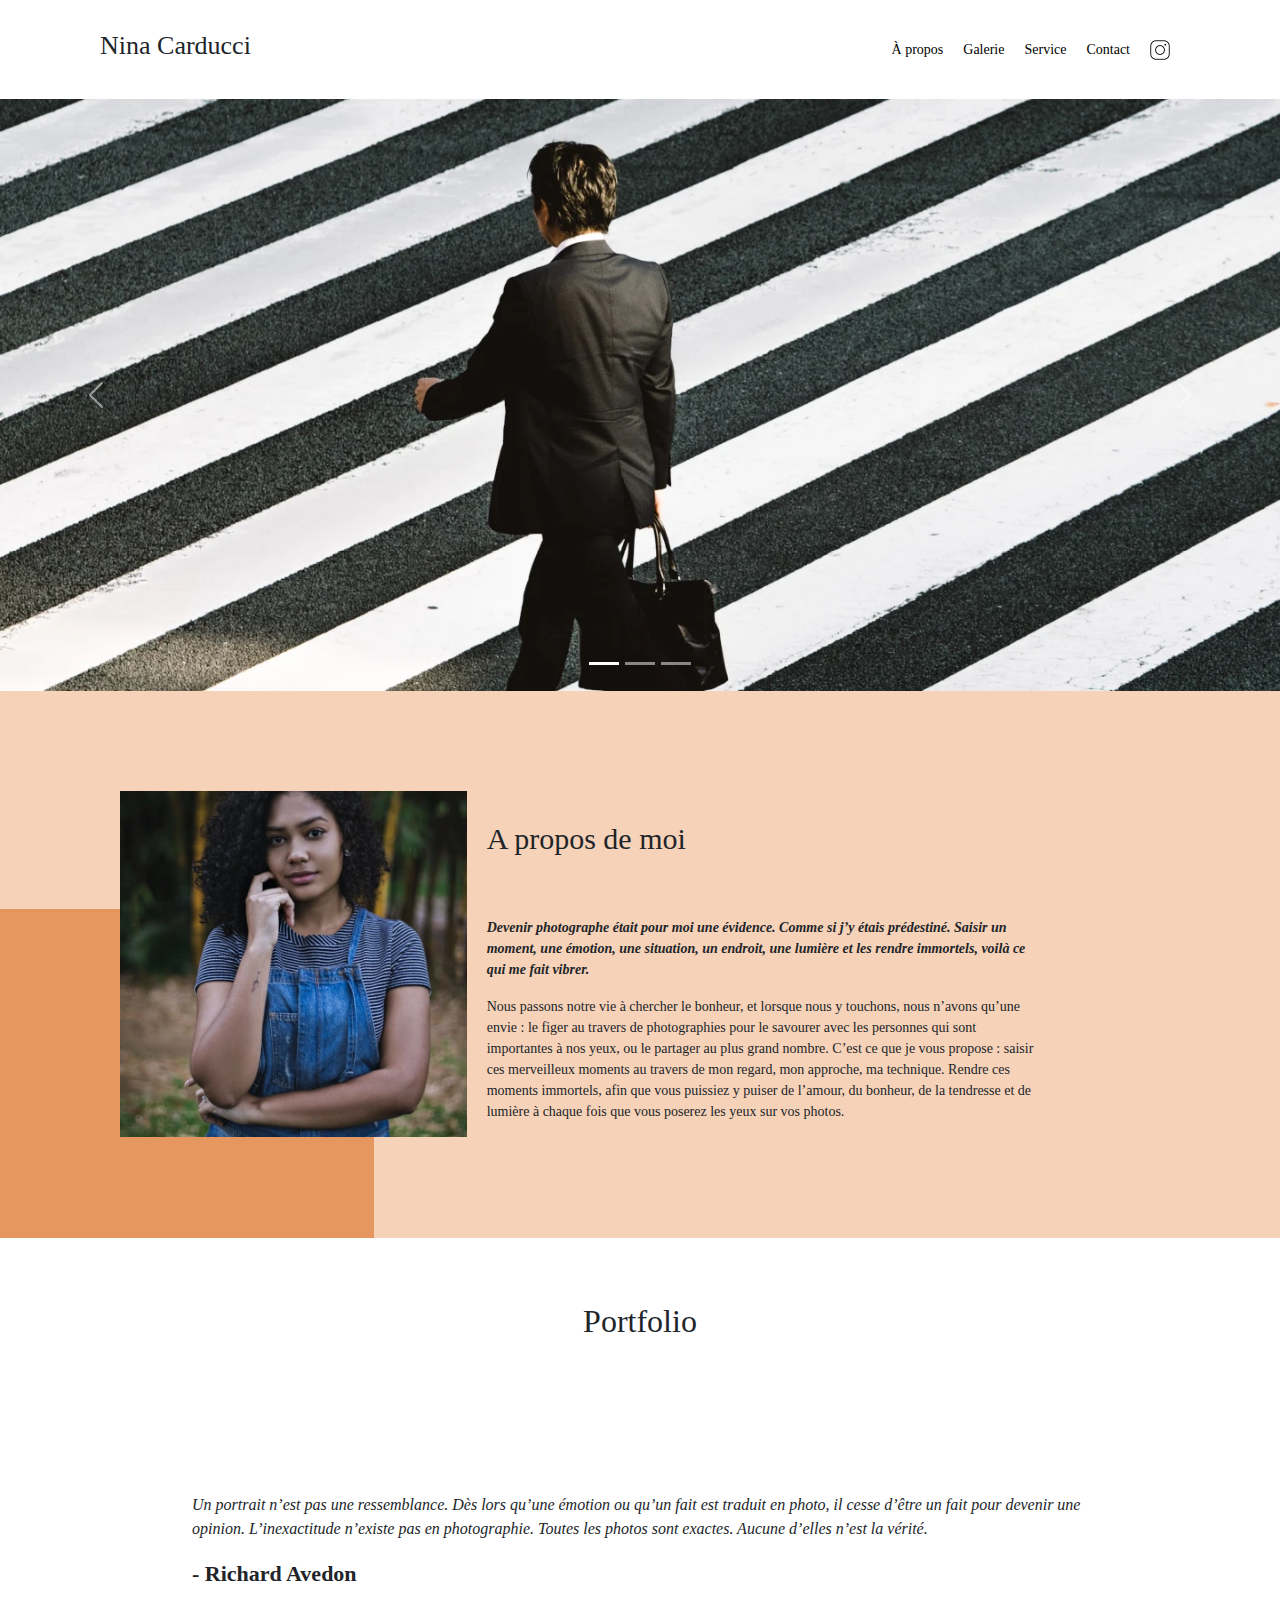
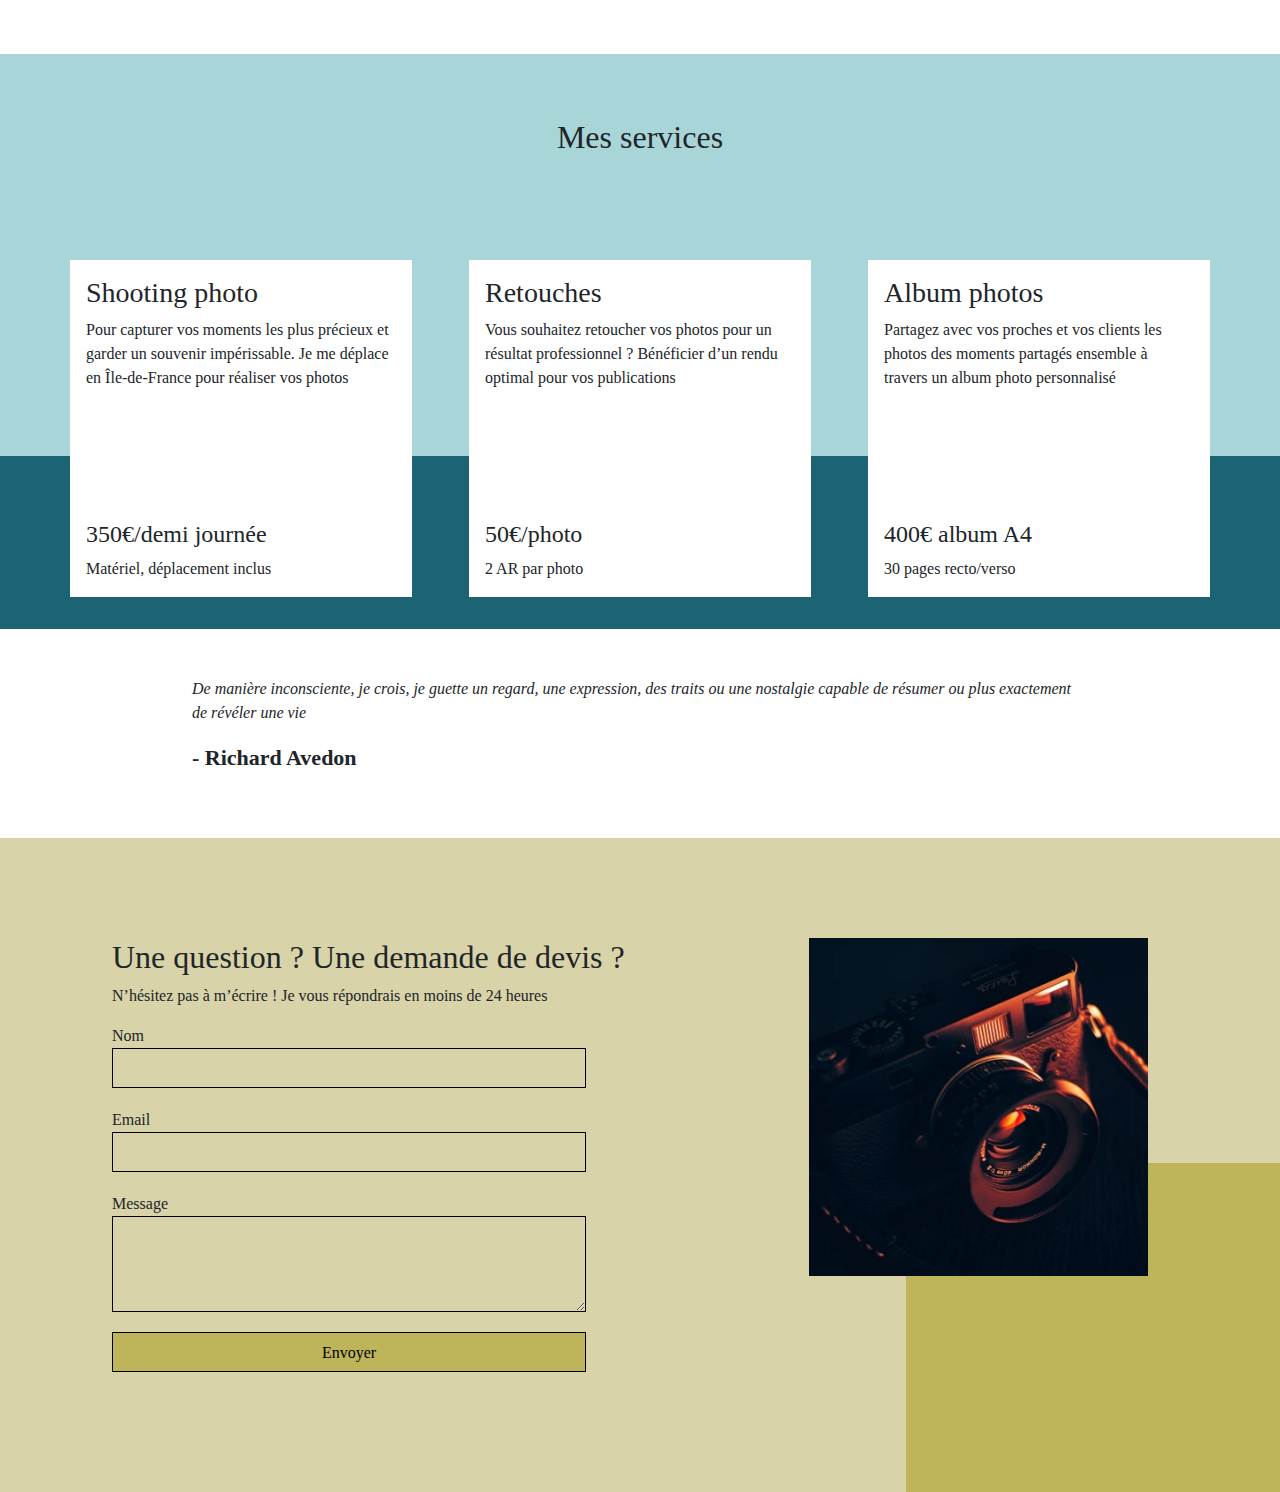
==== index.html @ 363f6749 "ajout balise meta twitter card" ====
<!DOCTYPE html>
<html lang="fr">
  <head>
    <title>
      Nina Carducci - Photographe | Mariages, concerts, communication pro,
      portraits
    </title>
    <meta
      name="description"
      content="Voir mon portfolio - Consulter mes tarifs - Me contacter"
    />
    <meta name="viewport" content="width=device-width, initial-scale=1.0" />
    <meta charset="UTF-8" />
    <link rel="preconnect" href="https://fonts.googleapis.com" />
    <link rel="preconnect" href="https://fonts.gstatic.com" crossorigin />
    <link
      href="https://fonts.googleapis.com/css2?family=Inter&family=Spectral:ital,wght@0,400;1,300;1,400;1,800&display=swap"
      rel="preload"
      as="font"
      crossorigin
    />
    <link rel="stylesheet" href="./assets/bootstrap/bootstrap.min.css" />
    <link rel="stylesheet" href="./assets/style.css" />
    <script src="./assets/bootstrap/bootstrap.bundle.min.js"></script>
    <script
      src="https://code.jquery.com/jquery-3.4.1.min.js"
      integrity="sha256-CSXorXvZcTkaix6Yvo6HppcZGetbYMGWSFlBw8HfCJo="
      crossorigin="anonymous"
    ></script>
    <script src="./assets/maugallery.min.js" defer></script>
    <script src="./assets/scripts.min.js" defer></script>
    <!-- FACEBOOK CARD -->
    <meta property="og:site_name" content="nina-carducci.com" />
    <meta property="og:type" content="website" />
    <meta
      property="og:url"
      content="https://aurelienporte.github.io/oc_p9_nina_carducci/"
    />
    <meta property="og:title" content="Nina Carducci - Photographe" />
    <meta
      property="og:description"
      content="Découvrez mon univers et mes services"
    />
    <meta
      property="og:image"
      content="https://aurelienporte.github.io/oc_p9_nina_carducci/assets/images/og-picture.webp"
    />
    <meta property="og:image:width" content="1200" />
    <meta property="og:image:height" content="628" />
    <!-- TWITTER CARD -->
    <meta name="twitter:card" content="summary_large_image" />
    <meta name="twitter:site" content="@ninaCarducci" />
    <meta name="twitter:title" content="Nina Carducci - Photographe" />
    <meta
      name="twitter:description"
      content="Découvrez mon univers et mes services"
    />
    <meta
      name="twitter:image"
      content="https://aurelienporte.github.io/oc_p9_nina_carducci/assets/images/tc-picture.webp"
    />
    <meta
      name="twitter:url"
      content="https://aurelienporte.github.io/oc_p9_nina_carducci/"
    />
  </head>
  <body>
    <header class="top-header">
      <h1 class="name">Nina Carducci</h1>
      <nav class="nav">
        <ul>
          <li><a href="#about">À propos</a></li>
          <li><a href="#gallery">Galerie</a></li>
          <li><a href="#services">Service</a></li>
          <li><a href="#contact">Contact</a></li>
          <li>
            <a
              class="social-link"
              href="https://www.instagram.com/ninacarducci.photo/?hl=fr"
              target="_blank"
              ><img
                src="assets/images/instagram.png"
                alt="logo cliquable du réseau instagram"
                width="20"
                height="20"
            /></a>
          </li>
        </ul>
      </nav>
    </header>
    <main>
      <div id="header">
        <div
          id="carouselExampleIndicators"
          class="carousel slide"
          data-bs-ride="carousel"
        >
          <div class="carousel-indicators">
            <button
              type="button"
              data-bs-target="#carouselExampleIndicators"
              data-bs-slide-to="0"
              class="active"
              aria-current="true"
              aria-label="Slide 1"
            ></button>
            <button
              type="button"
              data-bs-target="#carouselExampleIndicators"
              data-bs-slide-to="1"
              aria-label="Slide 2"
            ></button>
            <button
              type="button"
              data-bs-target="#carouselExampleIndicators"
              data-bs-slide-to="2"
              aria-label="Slide 3"
            ></button>
          </div>
          <div class="carousel-inner">
            <div class="carousel-item active">
              <img
                src="./assets/images/slider/ryoji-iwata-wUZjnOv7t0g-unsplash-480.webp"
                srcset="
                  ./assets/images/slider/ryoji-iwata-wUZjnOv7t0g-unsplash-1950.webp 1950w,
                  ./assets/images/slider/ryoji-iwata-wUZjnOv7t0g-unsplash-1440.webp 1440w,
                  ./assets/images/slider/ryoji-iwata-wUZjnOv7t0g-unsplash-1024.webp 1024w,
                  ./assets/images/slider/ryoji-iwata-wUZjnOv7t0g-unsplash-768.webp   768w,
                  ./assets/images/slider/ryoji-iwata-wUZjnOv7t0g-unsplash-480.webp   480w
                "
                sizes="(min-width: 2040px) 1920px, calc(94.19vw + 17px)"
                class="d-block w-100"
                alt="Un homme en costume noir vu de dos traverse la rue.
				Autour de lui on ne voit que les zébrures du passage piéton"
                style="aspect-ratio: 480 / 222"
              />
            </div>
            <div class="carousel-item">
              <img
                src="./assets/images/slider/nicholas-green-nPz8akkUmDI-unsplash-480.webp"
                srcset="
                  ./assets/images/slider/nicholas-green-nPz8akkUmDI-unsplash-1950.webp 1950w,
                  ./assets/images/slider/nicholas-green-nPz8akkUmDI-unsplash-1440.webp 1440w,
                  ./assets/images/slider/nicholas-green-nPz8akkUmDI-unsplash-1024.webp 1024w,
                  ./assets/images/slider/nicholas-green-nPz8akkUmDI-unsplash-768.webp   768w,
                  ./assets/images/slider/nicholas-green-nPz8akkUmDI-unsplash-480.webp   480w
                "
                sizes="(min-width: 2040px) 1920px, calc(94.19vw + 17px)"
                class="d-block w-100"
                alt="Une foule de participants à un concert,
              plusieurs ont les bras en l'air."
                style="aspect-ratio: 480 / 222"
                loading="lazy"
              />
            </div>
            <div class="carousel-item">
              <img
                src="./assets/images/slider/edward-cisneros-3_h6-1NPDGw-unsplash-480.webp"
                srcset="
                  ./assets/images/slider/edward-cisneros-3_h6-1NPDGw-unsplash-1950.webp 1950w,
                  ./assets/images/slider/edward-cisneros-3_h6-1NPDGw-unsplash-1440.webp 1440w,
                  ./assets/images/slider/edward-cisneros-3_h6-1NPDGw-unsplash-1024.webp 1024w,
                  ./assets/images/slider/edward-cisneros-3_h6-1NPDGw-unsplash-768.webp   768w,
                  ./assets/images/slider/edward-cisneros-3_h6-1NPDGw-unsplash-480.webp   480w
                "
                sizes="(min-width: 2040px) 1920px, calc(94.19vw + 17px)"
                class="d-block w-100"
                alt="un couple de mariés s'embrasse dans une église. Autour l'assistance applaudit"
                style="aspect-ratio: 480 / 222"
                loading="lazy"
              />
            </div>
          </div>
          <button
            class="carousel-control-prev"
            type="button"
            data-bs-target="#carouselExampleIndicators"
            data-bs-slide="prev"
          >
            <span class="carousel-control-prev-icon" aria-hidden="true"></span>
            <span class="visually-hidden">Previous</span>
          </button>
          <button
            class="carousel-control-next"
            type="button"
            data-bs-target="#carouselExampleIndicators"
            data-bs-slide="next"
          >
            <span class="carousel-control-next-icon" aria-hidden="true"></span>
            <span class="visually-hidden">Next</span>
          </button>
        </div>
      </div>
      <section id="about">
        <div class="picture left">
          <img
            src="./assets/images/nina-384.webp"
            srcset="
              ./assets/images/nina-560.webp 560w,
              ./assets/images/nina-500.webp 500w,
              ./assets/images/nina-384.webp 384w
            "
            sizes="(min-width: 2020px) 560px,
             (min-width: 1200px) calc(30vw - 40px),
              (min-width: 660px) calc(46.15vw - 75px),
               calc(80vw - 51px)"
            alt="portrait de nina carducci de face habillé d'une salopette"
            style="aspect-ratio: 384 / 383"
          />
        </div>
        <div id="about-me">
          <h2 class="about-me__title">A propos de moi</h2>
          <p class="about-me__introduction">
            Devenir photographe était pour moi une évidence. Comme si j’y étais
            prédestiné. Saisir un moment, une émotion, une situation, un
            endroit, une lumière et les rendre immortels, voilà ce qui me fait
            vibrer.
          </p>
          <p>
            Nous passons notre vie à chercher le bonheur, et lorsque nous y
            touchons, nous n’avons qu’une envie : le figer au travers de
            photographies pour le savourer avec les personnes qui sont
            importantes à nos yeux, ou le partager au plus grand nombre. C’est
            ce que je vous propose : saisir ces merveilleux moments au travers
            de mon regard, mon approche, ma technique. Rendre ces moments
            immortels, afin que vous puissiez y puiser de l’amour, du bonheur,
            de la tendresse et de lumière à chaque fois que vous poserez les
            yeux sur vos photos.
          </p>
        </div>
      </section>
      <section id="gallery">
        <h2 class="title">Portfolio</h2>
        <div class="container py-3">
          <div class="gallery" style="display: none">
            <img
              style="aspect-ratio: 500 / 667"
              data-gallery-tag="Concert"
              class="gallery-item"
              loading="lazy"
              src="./assets/images/gallery/concerts/aaron-paul-wnX-fXzB6Cw-unsplash-500.webp"
              alt="Prise de vue par Nina Carducci d'un concert depuis la fosse. En bas on voit le public à contre-jour d'une lumière rouge lever les bras."
            />
            <img
              style="aspect-ratio: 500 / 750"
              data-gallery-tag="Entreprises"
              class="gallery-item"
              loading="lazy"
              src="./assets/images/gallery/entreprise/ali-morshedlou-WMD64tMfc4k-unsplash-500.webp"
              alt="Portrait par Nina Carducci d'un homme souriant en costume-cravate noir les bras croisés."
            />
            <img
              style="aspect-ratio: 500 / 338"
              data-gallery-tag="Entreprises"
              class="gallery-item"
              loading="lazy"
              src="./assets/images/gallery/entreprise/jason-goodman-tHO1_OuKbg0-unsplash-500.webp"
              alt="Scène photographiée par Nina Carducci avec deux femmes dans une espace lumineux.
            Elles sont assises et sourient en direction d'un interlocuteur hors-champ"
            />
            <img
              style="aspect-ratio: 500 / 400"
              data-gallery-tag="Mariages"
              class="gallery-item"
              loading="lazy"
              src="./assets/images/gallery/mariage/hannah-busing-RvF2R_qMpRk-unsplash-500.webp"
              alt="Gros-plan réalisé sur deux paires de mains tendues l'une vers l'autre."
            />
            <img
              style="aspect-ratio: 500 / 749"
              data-gallery-tag="Portrait"
              class="gallery-item"
              loading="lazy"
              src="./assets/images/gallery/portraits/ade-tunji-rVkhWWZFAtQ-unsplash-500.webp"
              alt="Portrait d'un homme plissant les yeux sous un éclairage vif."
            />
            <img
              style="aspect-ratio: 500 / 750"
              data-gallery-tag="Mariages"
              class="gallery-item"
              loading="lazy"
              src="./assets/images/gallery/mariage/jakob-owens-SiniLJkXhMc-unsplash-500.webp"
              alt="Couple de mariés se tenant par la main tout sourire. Au fond un grand palmier."
            />
            <img
              style="aspect-ratio: 500 / 751"
              data-gallery-tag="Portrait"
              class="gallery-item"
              loading="lazy"
              src="./assets/images/gallery/portraits/nino-van-prattenburg--443cl1uR_8-unsplash-500.webp"
              alt="Portrait d'une jeune femme en noir se passant la main dans les cheveux l'air absorbée dans ses pensées."
            />
            <img
              style="aspect-ratio: 500 / 333"
              data-gallery-tag="Concert"
              class="gallery-item"
              loading="lazy"
              src="./assets/images/gallery/concerts/austin-neill-hgO1wFPXl3I-unsplash-500.webp"
              alt="Un chanteur sur scène micro en main l'autre bras levé en direction du public. Au fond des fumigènes"
            />
            <img
              style="aspect-ratio: 500 / 306"
              data-gallery-tag="Entreprises"
              class="gallery-item"
              loading="lazy"
              src="./assets/images/gallery/entreprise/mateus-campos-felipe-Fsgzm8N0hIY-unsplash-500.webp"
              alt="Portrait d'une femme travaillant à son bureau par Nina Carducci.
            Devant elle un ordinateur portable ouvert, elle sourit et lève la tête en direction de l'objectif"
            />
          </div>
        </div>
        <div class="quote">
          <figure>
            <blockquote>
              <p class="quote__text">
                Un portrait n’est pas une ressemblance. Dès lors qu’une émotion
                ou qu’un fait est traduit en photo, il cesse d’être un fait pour
                devenir une opinion. L’inexactitude n’existe pas en
                photographie. Toutes les photos sont exactes. Aucune d’elles
                n’est la vérité.
              </p>
            </blockquote>
            <figcaption class="quote__author">- Richard Avedon</figcaption>
          </figure>
        </div>
      </section>
      <section id="services">
        <h2 class="title">Mes services</h2>
        <div class="container">
          <div class="service">
            <div class="service__description">
              <h3>Shooting photo</h3>
              <p>
                Pour capturer vos moments les plus précieux et garder un
                souvenir impérissable. Je me déplace en Île-de-France pour
                réaliser vos photos
              </p>
            </div>
            <div class="service__price">
              <h4>350€/demi journée</h4>
              <span>Matériel, déplacement inclus</span>
            </div>
          </div>
          <div class="service">
            <div class="service__description">
              <h3>Retouches</h3>
              <p>
                Vous souhaitez retoucher vos photos pour un résultat
                professionnel ? Bénéficier d’un rendu optimal pour vos
                publications
              </p>
            </div>
            <div class="service__price">
              <h4>50€/photo</h4>
              <span>2 AR par photo</span>
            </div>
          </div>
          <div class="service">
            <div class="service__description">
              <h3>Album photos</h3>
              <p>
                Partagez avec vos proches et vos clients les photos des moments
                partagés ensemble à travers un album photo personnalisé
              </p>
            </div>
            <div class="service__price">
              <h4>400€ album A4</h4>
              <span>30 pages recto/verso</span>
            </div>
          </div>
        </div>
      </section>
      <div class="quote">
        <figure>
          <blockquote>
            <p class="quote__text">
              De manière inconsciente, je crois, je guette un regard, une
              expression, des traits ou une nostalgie capable de résumer ou plus
              exactement de révéler une vie
            </p>
          </blockquote>
          <figcaption class="quote__author">- Richard Avedon</figcaption>
        </figure>
      </div>
      <section id="contact">
        <div class="container">
          <div class="form-container">
            <h2>Une question ? Une demande de devis ?</h2>
            <p>
              N’hésitez pas à m’écrire ! Je vous répondrais en moins de 24
              heures
            </p>
            <form action="#" method="post">
              <label for="nom">Nom</label>
              <input type="text" name="nom" id="nom" />
              <label for="email">Email</label>
              <input type="email" name="email" id="email" />
              <label for="message">Message</label>
              <textarea
                name="message"
                id="message"
                cols="30"
                rows="10"
              ></textarea>
              <input type="submit" value="Envoyer" />
            </form>
          </div>
          <div class="picture right">
            <img
              src="./assets/images/camera-384.webp"
              srcset="
                ./assets/images/camera-560.webp 560w,
                ./assets/images/camera-500.webp 500w,
                ./assets/images/camera-384.webp 384w
              "
              sizes="
                (min-width: 1600px) 419px,
                (min-width: 1200px) calc(28.16vw - 26px),
                (min-width: 1020px) calc(43.75vw - 68px),
                (min-width: 980px) calc(200vw - 1612px),
                (min-width: 680px) calc(42.86vw - 63px),
                (min-width: 640px) calc(-975vw + 6653px),
                calc(75.94vw - 58px)
                "
              alt="Boitier d'appareil photo en clair-obscure. Le cadrage est serré sur l'appareil, une lumière orangée l'éclaire
		              par la droite, le reste de l'image est sombre"
              style="aspect-ratio: 384 / 383"
              loading="lazy"
            />
          </div>
        </div>
        <!-- <div itemscope itemtype="https://schema.org/Localbusiness">
          <h1 itemprop="name">Nina Carducci | Photographe</h1>
          <div
            itemprop="address"
            itemscope
            itemtype="https://schema.org/PostalAddress"
          >
            <span itemprop="streetAddress">68 avenue d'Alsace-Lorraine</span>
            <span itemprop="postalCode">33200</span>
            <span itemprop="addressLocality">Bordeaux, France</span>
          </div>
          Tel : <span itemprop="telephone">05 56 67 78 89</span> Horaires :
          <span itemprop="openingHours" content="Mo,Tu,We,Th,Fr 10:00-19:00"
            >lun-ven 10h-19h</span
          >
        </div> -->
      </section>
    </main>
  </body>
  <script type="application/ld+json">
    {
      "@context": "https://schema.org",
      "@type": "LocalBusiness",
      "name": "Nina Carducci | Photographe",
      "address": {
        "@type": "PostalAddress",
        "streetAddress": "68 avenue d'Alsace-Lorraine",
        "postalCode": "33200",
        "addressLocality": "Bordeaux"
      },
      "telephone": "05 56 67 78 89",
      "openingHours": "Mo,Tu,We,Th,Fr 10:00-19:00"
    }
  </script>
</html>
---- assets/style.css ----
body {
	max-width: 1920px;
	margin: auto;
}
* {
	font-family: 'Inter';
	font-style: normal;
}
img{
	width: 100%;
	height: auto;
}
.top-header {
	background-color: white;
	position: sticky;
	top:0;
	z-index: 1000;
	display: flex;
	justify-content: space-between;
	padding-inline: 100px;
	padding-block: 30px;
	align-items: center;
}

.top-header .name {
	font-size: 26px;
}

.nav ul {
	display: flex;
	list-style-type: none;
	font-size: 14px;
	margin-bottom: 0;
}

.nav li {
	padding-inline: 10px;
}

.nav a {
	text-decoration: none;
	color: #000
}

.social-link img {
	width: 20px;
}

#about {
	display: flex;
	background-color: #F6D2B8;
	padding-inline: 100px;
	padding-block: 100px;
	position: relative;
}

.picture.left::before {
	content: ' ';
	background-color: #E5975F;
	width: 374px;
	height: 329px;
	position: absolute;
	bottom: 0;
	left: 0;
	z-index: -1;
}

.picture {
	flex: 1;
	margin: 0 20px;
	z-index: 0;
}

.picture img {
	width: 100%;

}
#about-me {
	flex: 2
}
.about-me__title {
	margin-top: 1em;
	margin-bottom: 60px;
	font-size: 30px;
}
.about-me__introduction {
	font-family: 'Spectral';
	font-weight: 800;
	font-style: italic;
	width: 60%;
}
#about-me p {
	width: 80%;
	font-size: 14px;
}
.title{
	text-align: center;
	padding-block: 2em;
}
.gallery .nav {
	justify-content: center;
}
.nav-pills .nav-link.active, .nav-pills .show > .nav-link {
	color: #fff;
	background-color: #BEB45A;
	border-radius:0 ;
}
.nav-pills .nav-link {
	color: #000
}
.item-column {
	position: relative;
	margin-bottom: 0 !important;
	padding: 0;
}
.item-column::after{
	content: "";
	display: block;
	padding-bottom: 100%;

}
.gallery-item {
	position: absolute;
	width: 100%;
	height: 100%;
	object-fit: cover;
	padding: .5em;
}
.quote {
	font-family: 'Spectral';
	font-style: italic;
	width: 70%;
	margin: auto;
	padding-block: 3em;
}
.quote__text {
	font-family: Spectral;
	font-style: italic;
	font-weight: 300;

}
.quote__author {
	font-family: Spectral;
	font-weight: 800;
	font-size: 22px;
}

#services {
	margin: auto;
	background-color: #A8D5D8 ;
	position: relative;
}
#services .container::before{
	content: ' ';
	background-color: #1C6474;
	position: absolute;
	width: 100%;
	height: 30%;
	bottom: 0;
	left: 0;
	z-index: 0;
}

#services .container {
	justify-content: space-between;
	display: flex;
	padding : 2em 0;

}

.service {
	background-color: white;
	max-width: 390px;
	width: 30%;
	height: 337px;
	padding: 1em;
	display: flex;
	flex-direction: column;
	justify-content: space-between;
	z-index: 1;
}

#contact {
	margin: auto;
	background-color: #D8D3A8 ;
	position: relative;
	padding-inline: 100px;
	padding-block: 100px;
}

#contact .container {
	display: flex;
}
.picture.right::before {
	content: ' ';
	background-color: #BEB45A;
	width: 374px;
	height: 329px;
	position: absolute;
	bottom: 0;
	right: 0;
	z-index: -1;
}
.form-container {
	flex : 2;

}
form {
	display: flex;
	flex-direction: column;
	width: 70%;
	align-items: flex-start;
}

form input {
	width: 100%;
	background-color: transparent;
	border: solid 1px;
	height: 2.5em;
	margin-bottom: 20px;
}

form textarea {
	width: 100%;
	background-color: transparent;
	border: solid 1px;
	height: 5em;
	line-height: 2.5em;
	font-size: 1.2em;
	margin-bottom: 20px;
}
input[type="submit"] {
	background-color: #BEB45A;
	padding: .5em 1em
}

@media all and (max-width: 1180px) {
	.picture {
		flex : 2;
	}
	#about, #contact .container {
		align-items: center;
	}
	.about-me__title {
		margin-top: 0;
		margin-bottom: 1em;
	}
	#about-me h6, #about-me p {
		width: 100%;
	}
}

@media all and (max-width: 1000px) {
	#about{
		flex-direction: column;

	}
	.picture {
		width: 50%;
	}
	.picture.left::before {
		width: 100%;
		height: 30%;
		position: absolute;
		bottom: auto;
		top: 0;
		left: 0;
		z-index: -1;
	}
	.about-me__title{
		text-align: center;
		margin-top: 1em;
	}
	#services .container {
		flex-direction: column;
	}
	.service {
		width: 100%;
		max-width: 100%;
		height: auto;
		margin: 2em 0
	}
	.service__description{
		margin-bottom: 1em;
	}

	#services .container::before{
		width: 30%;
		height: 100%;
		bottom: 0;
		right: 0;
		left: auto;
		z-index: 0;
	}

	#contact .container {
		flex-direction: column;
	}
	#contact .picture.right {
		margin-top: 1em;
	}
	.picture.right::before {
		width: 100%;
		height: 30%;
		position: absolute;
		bottom: 0;
		right: 0;
		z-index: -1;
	}
}

@media all and (max-width: 650px) {
	.top-header {
		flex-direction: column;
		padding-inline: 0;
	}
	.top-header .nav, .top-header .nav ul {
		width: 100%;
		padding: 0 0 0 0;
	}
	.top-header .nav li {
		flex: 1;
		padding-block: 1em;
		text-align: center;
	}
	.picture.left::before, .picture.right::before {
		height: 150px;
	}
	#services .container {
		align-items: center;
	}
	.service {
		max-width: 90%;
	}
	#about, #contact {
		padding-inline: 2em;
		padding-block: 2em;
	}
	form {
		width: 100%;
	}
	.picture {
		width: 80%;
	}
}
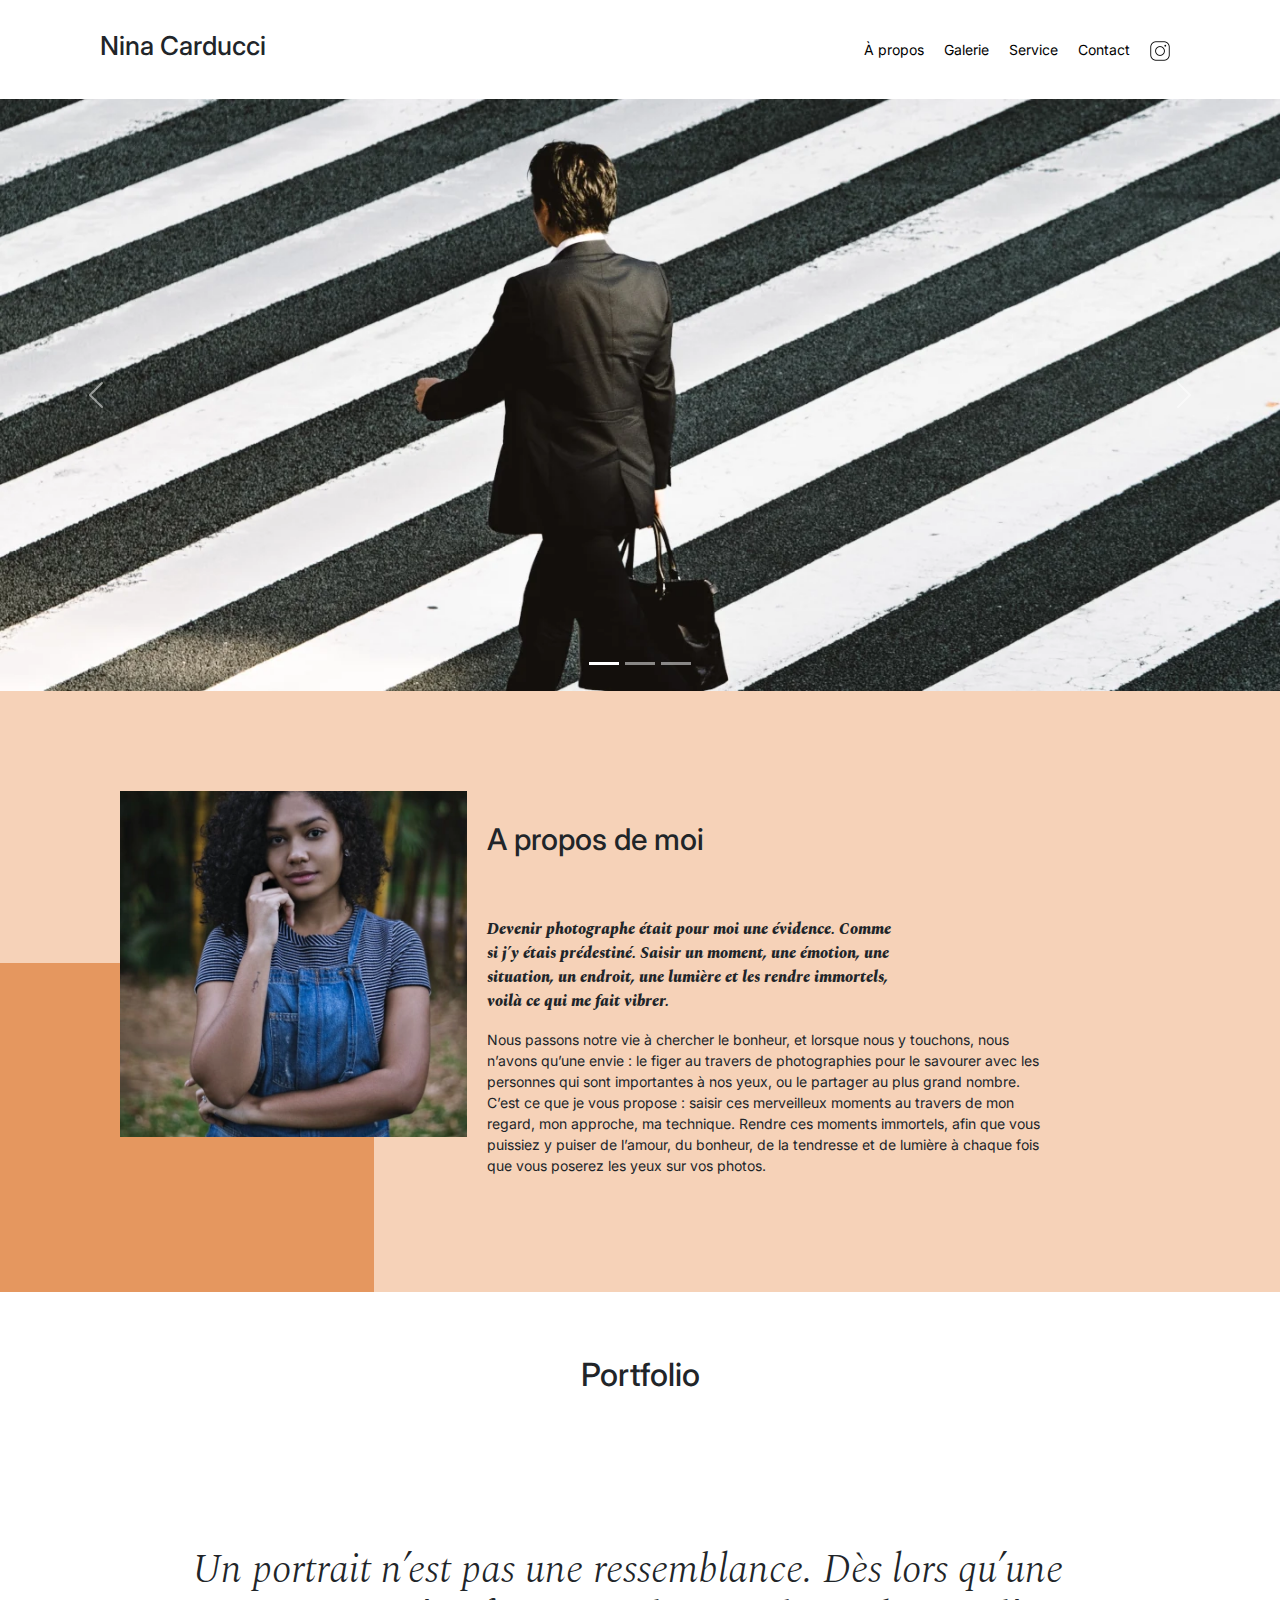
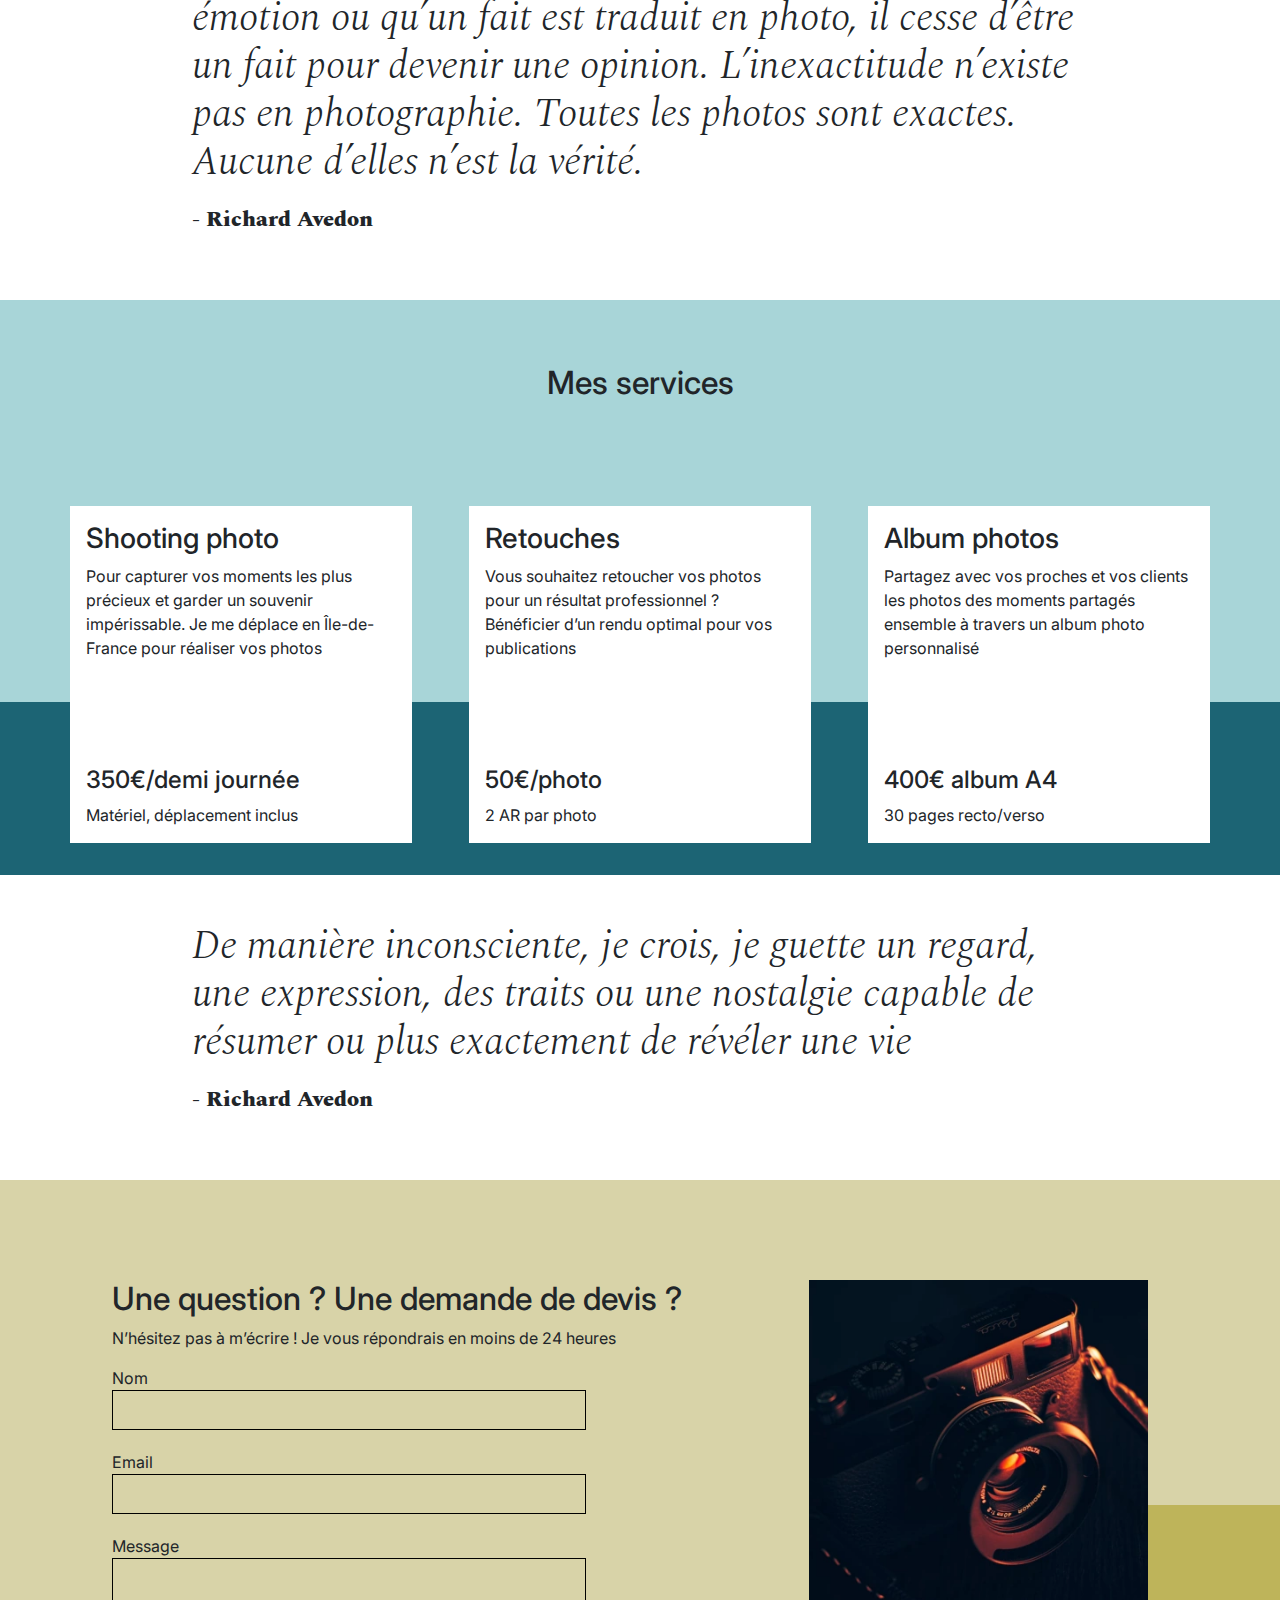
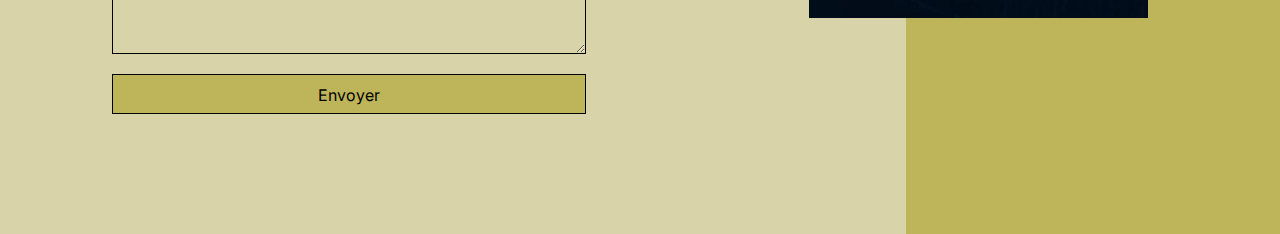
==== commit 5ae6c519: "assets: suppression images inutiles. css et js : minification." ====
--- a/index.html
+++ b/index.html
@@ -9,18 +9,40 @@
       name="description"
       content="Voir mon portfolio - Consulter mes tarifs - Me contacter"
     />
+    <script type="application/ld+json">
+      {
+        "@context": "https://schema.org",
+        "@type": "LocalBusiness",
+        "name": "Nina Carducci | Photographe",
+        "address": {
+          "@type": "PostalAddress",
+          "streetAddress": "68 avenue d'Alsace-Lorraine",
+          "postalCode": "33200",
+          "addressLocality": "Bordeaux"
+        },
+        "telephone": "05 56 67 78 89",
+        "openingHours": "Mo,Tu,We,Th,Fr 10:00-19:00",
+        "priceRange": "50&euro; - 350&euro;",
+        "image": "https://aurelienporte.github.io/oc_p9_nina_carducci/assets/images/nina-384.webp"
+      }
+    </script>
     <meta name="viewport" content="width=device-width, initial-scale=1.0" />
     <meta charset="UTF-8" />
     <link rel="preconnect" href="https://fonts.googleapis.com" />
     <link rel="preconnect" href="https://fonts.gstatic.com" crossorigin />
     <link
       href="https://fonts.googleapis.com/css2?family=Inter&family=Spectral:ital,wght@0,400;1,300;1,400;1,800&display=swap"
-      rel="preload"
+      rel="prefetch"
       as="font"
       crossorigin
     />
+    <link
+      href="https://fonts.googleapis.com/css2?family=Inter&family=Spectral:ital,wght@0,400;1,300;1,400;1,800&display=swap"
+      rel="stylesheet"
+      crossorigin
+    />
     <link rel="stylesheet" href="./assets/bootstrap/bootstrap.min.css" />
-    <link rel="stylesheet" href="./assets/style.css" />
+    <link rel="stylesheet" href="./assets/style.min.css" />
     <script src="./assets/bootstrap/bootstrap.bundle.min.js"></script>
     <script
       src="https://code.jquery.com/jquery-3.4.1.min.js"
@@ -28,7 +50,7 @@
       crossorigin="anonymous"
     ></script>
     <script src="./assets/maugallery.min.js" defer></script>
-    <script src="./assets/scripts.min.js" defer></script>
+    <script src="./assets/scripts.js" defer></script>
     <!-- FACEBOOK CARD -->
     <meta property="og:site_name" content="nina-carducci.com" />
     <meta property="og:type" content="website" />
@@ -47,6 +69,7 @@
     />
     <meta property="og:image:width" content="1200" />
     <meta property="og:image:height" content="628" />
+    <meta property="og:locale" content="fr_FR" />
     <!-- TWITTER CARD -->
     <meta name="twitter:card" content="summary_large_image" />
     <meta name="twitter:site" content="@ninaCarducci" />
@@ -130,8 +153,7 @@
                 "
                 sizes="(min-width: 2040px) 1920px, calc(94.19vw + 17px)"
                 class="d-block w-100"
-                alt="Un homme en costume noir vu de dos traverse la rue.
-				Autour de lui on ne voit que les zébrures du passage piéton"
+                alt="Un homme en costume noir vu de dos traverse la rue, autour de lui les zébrures du passage piéton."
                 style="aspect-ratio: 480 / 222"
               />
             </div>
@@ -204,7 +226,7 @@
              (min-width: 1200px) calc(30vw - 40px),
               (min-width: 660px) calc(46.15vw - 75px),
                calc(80vw - 51px)"
-            alt="portrait de nina carducci de face habillé d'une salopette"
+            alt="portrait de nina carducci de face habillée d'une salopette"
             style="aspect-ratio: 384 / 383"
           />
         </div>
@@ -239,7 +261,7 @@
               class="gallery-item"
               loading="lazy"
               src="./assets/images/gallery/concerts/aaron-paul-wnX-fXzB6Cw-unsplash-500.webp"
-              alt="Prise de vue par Nina Carducci d'un concert depuis la fosse. En bas on voit le public à contre-jour d'une lumière rouge lever les bras."
+              alt="Concert vu depuis la fosse. En bas, le public à contre-jour d'une lumière rouge lève les bras."
             />
             <img
               style="aspect-ratio: 500 / 750"
@@ -255,8 +277,7 @@
               class="gallery-item"
               loading="lazy"
               src="./assets/images/gallery/entreprise/jason-goodman-tHO1_OuKbg0-unsplash-500.webp"
-              alt="Scène photographiée par Nina Carducci avec deux femmes dans une espace lumineux.
-            Elles sont assises et sourient en direction d'un interlocuteur hors-champ"
+              alt="Deux femmes assises dans un espace lumineux sourient vers un point hors-champ."
             />
             <img
               style="aspect-ratio: 500 / 400"
@@ -288,7 +309,7 @@
               class="gallery-item"
               loading="lazy"
               src="./assets/images/gallery/portraits/nino-van-prattenburg--443cl1uR_8-unsplash-500.webp"
-              alt="Portrait d'une jeune femme en noir se passant la main dans les cheveux l'air absorbée dans ses pensées."
+              alt="Portrait d'une jeune femme en noir, la main dans les cheveux, absorbée dans ses pensées."
             />
             <img
               style="aspect-ratio: 500 / 333"
@@ -304,8 +325,7 @@
               class="gallery-item"
               loading="lazy"
               src="./assets/images/gallery/entreprise/mateus-campos-felipe-Fsgzm8N0hIY-unsplash-500.webp"
-              alt="Portrait d'une femme travaillant à son bureau par Nina Carducci.
-            Devant elle un ordinateur portable ouvert, elle sourit et lève la tête en direction de l'objectif"
+              alt="Une femme travaillant devant un ordinateur sourit tête levée vers l'objectif."
             />
           </div>
         </div>
@@ -392,9 +412,14 @@
             </p>
             <form action="#" method="post">
               <label for="nom">Nom</label>
-              <input type="text" name="nom" id="nom" />
+              <input type="text" name="nom" id="nom" autocomplete="name" />
               <label for="email">Email</label>
-              <input type="email" name="email" id="email" />
+              <input
+                type="email"
+                name="email"
+                id="email"
+                autocomplete="email"
+              />
               <label for="message">Message</label>
               <textarea
                 name="message"
@@ -422,45 +447,13 @@
                 (min-width: 640px) calc(-975vw + 6653px),
                 calc(75.94vw - 58px)
                 "
-              alt="Boitier d'appareil photo en clair-obscure. Le cadrage est serré sur l'appareil, une lumière orangée l'éclaire
-		              par la droite, le reste de l'image est sombre"
+              alt="Un boitier d'appareil photo en clair-obscur, éclairé de la droite par une lumière orangée."
               style="aspect-ratio: 384 / 383"
               loading="lazy"
             />
           </div>
         </div>
-        <!-- <div itemscope itemtype="https://schema.org/Localbusiness">
-          <h1 itemprop="name">Nina Carducci | Photographe</h1>
-          <div
-            itemprop="address"
-            itemscope
-            itemtype="https://schema.org/PostalAddress"
-          >
-            <span itemprop="streetAddress">68 avenue d'Alsace-Lorraine</span>
-            <span itemprop="postalCode">33200</span>
-            <span itemprop="addressLocality">Bordeaux, France</span>
-          </div>
-          Tel : <span itemprop="telephone">05 56 67 78 89</span> Horaires :
-          <span itemprop="openingHours" content="Mo,Tu,We,Th,Fr 10:00-19:00"
-            >lun-ven 10h-19h</span
-          >
-        </div> -->
       </section>
     </main>
   </body>
-  <script type="application/ld+json">
-    {
-      "@context": "https://schema.org",
-      "@type": "LocalBusiness",
-      "name": "Nina Carducci | Photographe",
-      "address": {
-        "@type": "PostalAddress",
-        "streetAddress": "68 avenue d'Alsace-Lorraine",
-        "postalCode": "33200",
-        "addressLocality": "Bordeaux"
-      },
-      "telephone": "05 56 67 78 89",
-      "openingHours": "Mo,Tu,We,Th,Fr 10:00-19:00"
-    }
-  </script>
 </html>
--- a/assets/style.min.css
+++ b/assets/style.min.css
@@ -0,0 +1 @@
+body{max-width:1920px;margin:auto}*{font-family:'Inter';font-style:normal}img{width:100%;height:auto}.top-header{background-color:#fff;position:sticky;top:0;z-index:1000;display:flex;justify-content:space-between;padding-inline:100px;padding-block:30px;align-items:center}.top-header .name{font-size:26px}.nav ul{display:flex;list-style-type:none;font-size:14px;margin-bottom:0}.nav li{padding-inline:10px}.nav a{text-decoration:none;color:#000}.social-link img{width:20px}#about{display:flex;background-color:#F6D2B8;padding-inline:100px;padding-block:100px;position:relative}.picture.left::before{content:' ';background-color:#E5975F;width:374px;height:329px;position:absolute;bottom:0;left:0;z-index:-1}.picture{flex:1;margin:0 20px;z-index:0}.picture img{width:100%}#about-me{flex:2}.about-me__title{margin-top:1em;margin-bottom:60px;font-size:30px}#about-me .about-me__introduction{font-family:'Spectral';font-size:16px;font-weight:800;font-style:italic;width:60%}#about-me p{width:80%;font-size:14px}.title{text-align:center;padding-block:2em}.gallery .nav{justify-content:center}.nav-pills .nav-link.active-tag,.nav-pills .show>.nav-link{color:#fff;background-color:#807832;border-radius:0}.nav-pills .nav-link{color:#000}.item-column{position:relative;margin-bottom:0!important;padding:0}.item-column::after{content:"";display:block;padding-bottom:100%}.gallery-item{position:absolute;width:100%;height:100%;object-fit:cover;padding:.5em}.mg-prev,.mg-next{width:30px;height:30px;border-radius:0%;justify-content:center;align-items:center;display:flex;font-size:24px}.quote{font-family:'Spectral';font-style:italic;width:70%;margin:auto;padding-block:3em}.quote__text{font-family:Spectral;font-style:italic;font-weight:300;font-size:40px;line-height:1.2}.quote__author{font-family:Spectral;font-weight:800;font-size:22px}#services{margin:auto;background-color:#A8D5D8;position:relative}#services .container::before{content:' ';background-color:#1C6474;position:absolute;width:100%;height:30%;bottom:0;left:0;z-index:0}#services .container{justify-content:space-between;display:flex;padding:2em 0}.service{background-color:#fff;max-width:390px;width:30%;height:337px;padding:1em;display:flex;flex-direction:column;justify-content:space-between;z-index:1}#contact{margin:auto;background-color:#D8D3A8;position:relative;padding-inline:100px;padding-block:100px}#contact .container{display:flex}.picture.right::before{content:' ';background-color:#BEB45A;width:374px;height:329px;position:absolute;bottom:0;right:0;z-index:-1}.form-container{flex:2}form{display:flex;flex-direction:column;width:70%;align-items:flex-start}form input{width:100%;background-color:transparent;border:solid 1px;height:2.5em;margin-bottom:20px}form textarea{width:100%;background-color:transparent;border:solid 1px;height:5em;line-height:2.5em;font-size:1.2em;margin-bottom:20px}input[type="submit"]{background-color:#BEB45A;padding:.5em 1em}@media all and (max-width:1180px){.picture{flex:2}#about,#contact .container{align-items:center}.about-me__title{margin-top:0;margin-bottom:1em}#about-me h6,#about-me p{width:100%}}@media all and (max-width:1000px){#about{flex-direction:column}.picture{width:50%}.picture.left::before{width:100%;height:30%;position:absolute;bottom:auto;top:0;left:0;z-index:-1}.about-me__title{text-align:center;margin-top:1em}#services .container{flex-direction:column}.service{width:100%;max-width:100%;height:auto;margin:2em 0}.service__description{margin-bottom:1em}#services .container::before{width:30%;height:100%;bottom:0;right:0;left:auto;z-index:0}#contact .container{flex-direction:column}#contact .picture.right{margin-top:1em}.picture.right::before{width:100%;height:30%;position:absolute;bottom:0;right:0;z-index:-1}}@media all and (max-width:650px){.top-header{flex-direction:column;padding-inline:0}.top-header .nav,.top-header .nav ul{width:100%;padding:0 0 0 0}.top-header .nav li{flex:1;padding-block:1em;text-align:center}.picture.left::before,.picture.right::before{height:150px}#services .container{align-items:center}.service{max-width:90%}#about,#contact{padding-inline:2em;padding-block:2em}form{width:100%}.picture{width:80%}}